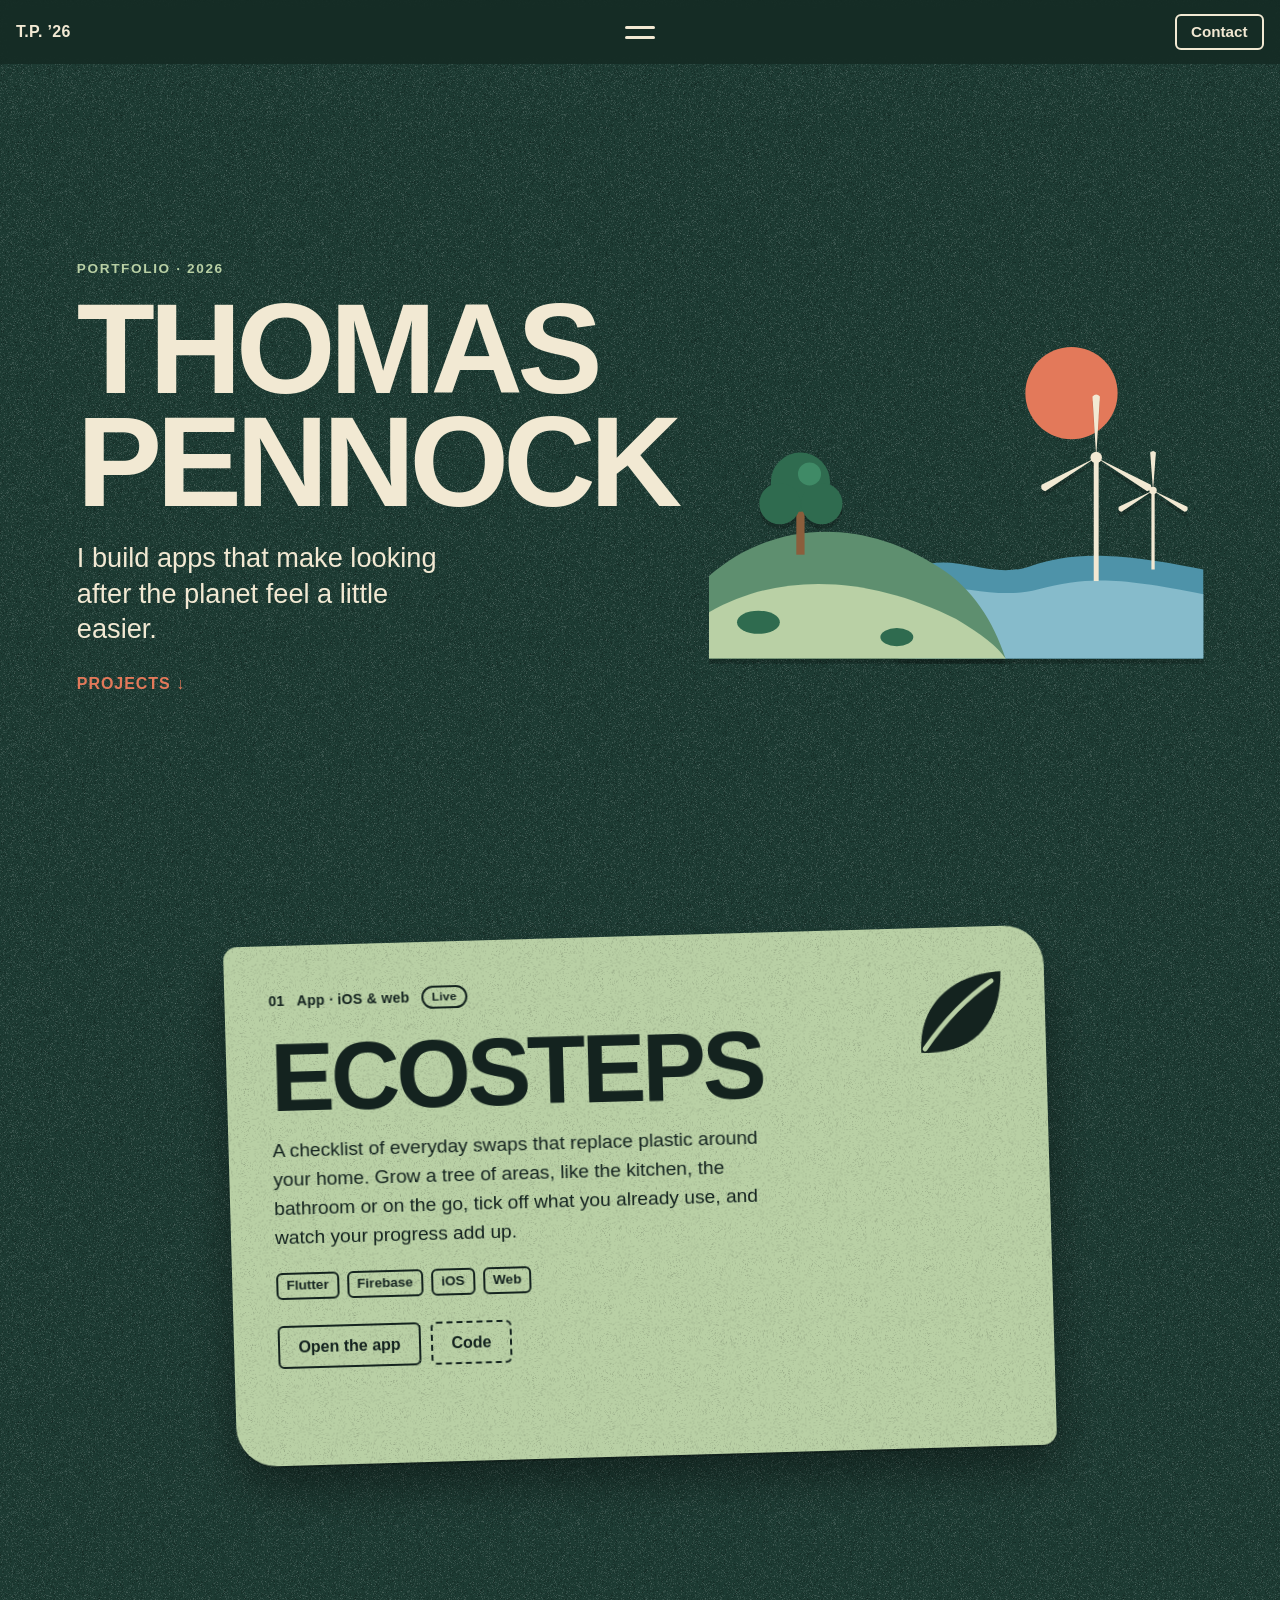
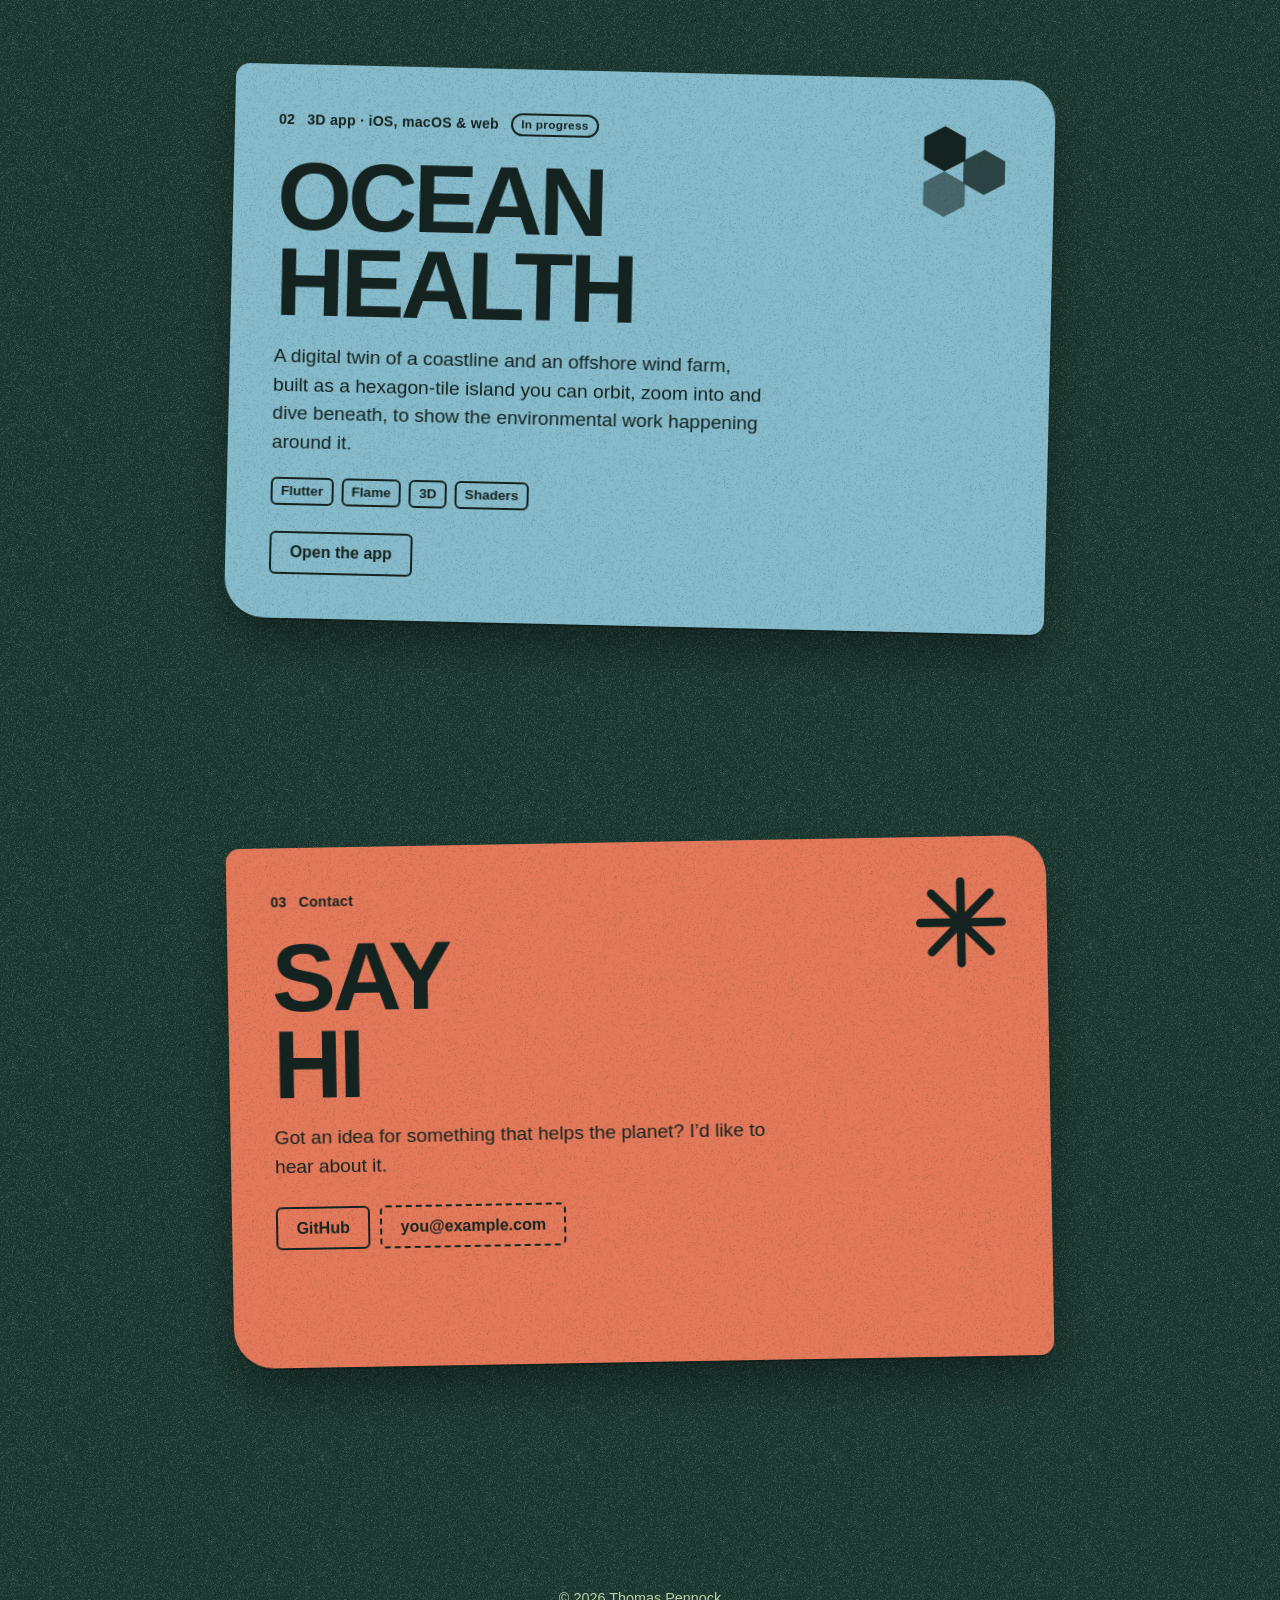
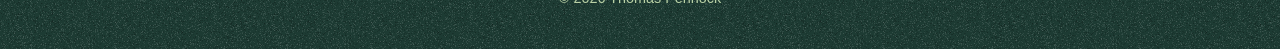
==== index.html @ 6eae5817 "Add the portfolio page A single static page: hero, project cards for EcoSteps and Ocean Health, and " ====
<!doctype html>
<html lang="en">
<head>
  <meta charset="utf-8">
  <meta name="viewport" content="width=device-width, initial-scale=1">
  <title>Thomas Pennock — apps for a healthier planet</title>
  <meta name="description" content="Thomas Pennock builds apps for a healthier planet. Selected projects: EcoSteps and Ocean Health.">
  <meta name="theme-color" content="#142A24">
  <link rel="stylesheet" href="style.css">
  <!--
    Placeholders to replace before publishing:
      - the email address in the "Say hi" card (search for TODO)
      - the one-line intro and the project texts, which are first drafts
  -->
</head>
<body>

<header class="bar">
  <a class="bar__brand" href="#top">T.P. ’26</a>
  <button class="bar__menu" type="button" aria-label="Menu" aria-expanded="false" aria-controls="menu">
    <span></span><span></span>
  </button>
  <a class="btn btn--bar" href="#say-hi">Contact</a>
</header>

<nav id="menu" class="menu" hidden aria-label="Main">
  <a href="#top">Top</a>
  <a href="#projects">Projects</a>
  <a href="#say-hi">Say hi</a>
</nav>

<main id="top">

  <section class="hero">
    <div class="hero__text">
      <p class="hero__kicker">Portfolio · 2026</p>
      <h1 class="hero__title">Thomas<br>Pennock</h1>
      <p class="hero__lede">I build apps that make looking after the planet feel a little easier.</p>
      <a class="hero__cue" href="#projects">Projects <span aria-hidden="true">↓</span></a>
    </div>

    <!-- Land on the left (EcoSteps), sea on the right (Ocean Health). -->
    <svg class="hero__art" viewBox="0 0 600 440" role="img" aria-label="Paper-cut landscape: a tree on a green hill beside a sea with wind turbines">
      <circle class="sun" cx="440" cy="118" r="56" fill="#E3795A"/>

      <g class="paper">
        <path d="M250 330 C300 310 340 345 390 328 S490 310 600 332 V440 H250 Z" fill="#4E93A9"/>

        <g class="turbine turbine--far">
          <rect x="537" y="236" width="4" height="96" fill="#F2E9D3"/>
          <g class="blades" style="transform-origin:539px 236px">
            <path d="M539 236 L535.5 190 Q539 186 542.5 190 Z" fill="#F2E9D3"/>
            <path d="M539 236 L535.5 190 Q539 186 542.5 190 Z" fill="#F2E9D3" transform="rotate(120 539 236)"/>
            <path d="M539 236 L535.5 190 Q539 186 542.5 190 Z" fill="#F2E9D3" transform="rotate(240 539 236)"/>
          </g>
          <circle cx="539" cy="236" r="4.5" fill="#F2E9D3"/>
        </g>

        <path d="M230 360 C290 340 340 372 400 356 S500 342 600 362 V440 H230 Z" fill="#86BBCB"/>

        <g class="turbine">
          <rect x="467" y="196" width="6" height="150" fill="#F2E9D3"/>
          <g class="blades" style="transform-origin:470px 196px">
            <path d="M470 196 L465.5 122 Q470 117 474.5 122 Z" fill="#F2E9D3"/>
            <path d="M470 196 L465.5 122 Q470 117 474.5 122 Z" fill="#F2E9D3" transform="rotate(120 470 196)"/>
            <path d="M470 196 L465.5 122 Q470 117 474.5 122 Z" fill="#F2E9D3" transform="rotate(240 470 196)"/>
          </g>
          <circle cx="470" cy="196" r="7" fill="#F2E9D3"/>
        </g>
      </g>

      <g class="paper">
        <path d="M0 340 C80 270 190 270 280 330 C320 355 345 395 360 440 H0 Z" fill="#5E8F6F"/>

        <g class="tree" style="transform-origin:111px 310px">
          <rect x="106" y="250" width="10" height="64" fill="#8B5E3C"/>
          <circle cx="111" cy="226" r="36" fill="#2F6B4F"/>
          <circle cx="86" cy="252" r="25" fill="#2F6B4F"/>
          <circle cx="137" cy="252" r="25" fill="#2F6B4F"/>
          <circle cx="122" cy="216" r="14" fill="#3F8A66"/>
        </g>

        <path d="M0 384 C90 332 200 342 300 392 C330 410 350 425 360 440 H0 Z" fill="#B9D0A5"/>
        <ellipse cx="60" cy="396" rx="26" ry="14" fill="#2F6B4F"/>
        <ellipse cx="228" cy="414" rx="20" ry="11" fill="#2F6B4F"/>
      </g>
    </svg>
  </section>

  <section id="projects" class="stack" aria-label="Projects">

    <article class="card card--sage" style="--tilt:-1.6deg; --i:0">
      <svg class="card__art" viewBox="0 0 110 110" aria-hidden="true">
        <path d="M14 96 C12 44 50 14 100 12 C100 66 70 100 14 96 Z" fill="#14231F"/>
        <path d="M18 92 C40 62 62 40 90 22" fill="none" stroke="#B9D0A5" stroke-width="5" stroke-linecap="round"/>
      </svg>
      <div class="card__meta">
        <span>01</span><span>App · iOS &amp; web</span><span class="pill">Live</span>
      </div>
      <h2 class="card__title">EcoSteps</h2>
      <p class="card__text">A checklist of everyday swaps that replace plastic around your home. Grow a tree of areas, like the kitchen, the bathroom or on the go, tick off what you already use, and watch your progress add up.</p>
      <ul class="tags"><li>Flutter</li><li>Firebase</li><li>iOS</li><li>Web</li></ul>
      <div class="card__actions">
        <a class="btn" href="https://ecosteps.web.app" target="_blank" rel="noopener">Open the app</a>
        <a class="btn btn--ghost" href="https://github.com/pennockthomas/Flutter" target="_blank" rel="noopener">Code</a>
      </div>
    </article>

    <article class="card card--sea" style="--tilt:1.3deg; --i:1">
      <svg class="card__art" viewBox="0 0 110 110" aria-hidden="true">
        <g fill="#14231F">
          <path d="M30 14 L52 26 V50 L30 62 L8 50 V26 Z"/>
          <path d="M72 38 L94 50 V74 L72 86 L50 74 V50 Z" opacity=".78"/>
          <path d="M30 62 L52 74 V98 L30 110 L8 98 V74 Z" opacity=".55"/>
        </g>
      </svg>
      <div class="card__meta">
        <span>02</span><span>3D app · iOS, macOS &amp; web</span><span class="pill">In progress</span>
      </div>
      <h2 class="card__title">Ocean<br>Health</h2>
      <p class="card__text">A digital twin of a coastline and an offshore wind farm, built as a hexagon-tile island you can orbit, zoom into and dive beneath, to show the environmental work happening around it.</p>
      <ul class="tags"><li>Flutter</li><li>Flame</li><li>3D</li><li>Shaders</li></ul>
      <div class="card__actions">
        <a class="btn" href="https://ocean-health-vo.web.app" target="_blank" rel="noopener">Open the app</a>
      </div>
    </article>

    <article id="say-hi" class="card card--coral" style="--tilt:-1deg; --i:2">
      <svg class="card__art" viewBox="0 0 110 110" aria-hidden="true">
        <g stroke="#14231F" stroke-width="9" stroke-linecap="round">
          <path d="M55 12 V98"/><path d="M12 55 H98"/><path d="M24 24 L86 86"/><path d="M86 24 L24 86"/>
        </g>
      </svg>
      <div class="card__meta"><span>03</span><span>Contact</span></div>
      <h2 class="card__title">Say<br>hi</h2>
      <p class="card__text">Got an idea for something that helps the planet? I’d like to hear about it.</p>
      <div class="card__actions">
        <a class="btn" href="https://github.com/pennockthomas" target="_blank" rel="noopener">GitHub</a>
        <!-- TODO: replace with your real email address -->
        <a class="btn btn--ghost" href="mailto:you@example.com">you@example.com</a>
      </div>
    </article>

  </section>
</main>

<footer class="foot">
  <p>© 2026 Thomas Pennock</p>
</footer>

<script src="script.js"></script>
</body>
</html>
---- style.css ----
/* Palette: deep pine page, with sage / sea / coral paper cards and dark ink. */
:root {
  --pine: #1d3b33;
  --pine-deep: #142a24;
  --cream: #f2e9d3;
  --sand: #ebddb9;
  --coral: #e3795a;
  --sea: #86bbcb;
  --sage: #b9d0a5;
  --ink: #14231f;

  /* System Helvetica: no font download, no licence, no third-party requests. */
  --font: "Helvetica Neue", Helvetica, Arial, "Liberation Sans", sans-serif;
  --bar: 64px;
}

*, *::before, *::after { box-sizing: border-box; }
* { margin: 0; }

html {
  scroll-behavior: smooth;
  scroll-padding-top: calc(var(--bar) + 12px);
  background: var(--pine);
}

body {
  font-family: var(--font);
  line-height: 1.5;
  color: var(--cream);
  background: var(--pine) url("assets/grain.png");
  -webkit-font-smoothing: antialiased;
  overflow-x: hidden;
}
body.menu-open { overflow: hidden; }

a { color: inherit; }
:focus-visible { outline: 3px solid var(--coral); outline-offset: 3px; }

/* ---------- Buttons: outlined, small radius ---------- */
.btn {
  display: inline-block;
  border: 2px solid currentColor;
  border-radius: 6px;
  padding: 0.62em 1.15em;
  font: inherit;
  font-weight: 600;
  line-height: 1.2;
  color: inherit;
  text-decoration: none;
  background: transparent;
  cursor: pointer;
  transition: background 0.2s, color 0.2s;
}
.btn:hover { background: var(--ink); color: var(--cream); }
.btn--ghost { border-style: dashed; }
.btn--bar { padding: 0.45em 0.95em; font-size: 0.95rem; }
.btn--bar:hover { background: var(--cream); color: var(--pine-deep); }

/* ---------- Top bar ---------- */
.bar {
  position: fixed;
  inset: 0 0 auto 0;
  z-index: 50;
  height: var(--bar);
  padding: 0 16px;
  display: grid;
  grid-template-columns: 1fr auto 1fr;
  align-items: center;
  background: rgb(20 42 36 / 0.86);
  backdrop-filter: blur(8px);
  -webkit-backdrop-filter: blur(8px);
}
.bar__brand {
  justify-self: start;
  text-decoration: none;
  font-weight: 700;
  letter-spacing: 0.02em;
}
.bar .btn { justify-self: end; }

.bar__menu {
  width: 44px;
  height: 44px;
  display: grid;
  place-content: center;
  gap: 7px;
  padding: 0;
  border: 0;
  background: none;
  color: inherit;
  cursor: pointer;
}
.bar__menu span {
  display: block;
  width: 30px;
  height: 3px;
  background: currentColor;
  border-radius: 2px;
  transition: transform 0.25s;
}
.bar__menu[aria-expanded="true"] span:first-child { transform: translateY(5px) rotate(20deg); }
.bar__menu[aria-expanded="true"] span:last-child { transform: translateY(-5px) rotate(-20deg); }

.menu {
  position: fixed;
  inset: 0;
  z-index: 40;
  display: grid;
  align-content: center;
  gap: 1rem;
  padding: var(--bar) 24px 0;
  background: var(--pine-deep) url("assets/grain.png");
}
.menu[hidden] { display: none; }
.menu a {
  font-size: clamp(3rem, 14vw, 6rem);
  font-weight: 700;
  line-height: 0.95;
  letter-spacing: -0.04em;
  text-transform: uppercase;
  text-decoration: none;
}
.menu a:hover { color: var(--coral); }

/* ---------- Hero ---------- */
.hero {
  min-height: 100svh;
  padding: calc(var(--bar) + 6vh) 20px 7vh;
  display: grid;
  align-content: center;
  gap: 28px;
}
.hero__kicker {
  margin-bottom: 14px;
  font-size: 0.85rem;
  font-weight: 700;
  letter-spacing: 0.12em;
  text-transform: uppercase;
  color: var(--sage);
}
.hero__title {
  font-size: clamp(3.4rem, 18vw, 8rem);
  font-weight: 700;
  line-height: 0.88;
  letter-spacing: -0.045em;
  text-transform: uppercase;
}
.hero__lede {
  margin-top: 22px;
  max-width: 26ch;
  font-size: clamp(1.15rem, 3.6vw, 1.7rem);
  line-height: 1.3;
}
.hero__cue {
  display: inline-block;
  margin-top: 26px;
  font-weight: 700;
  letter-spacing: 0.06em;
  text-transform: uppercase;
  text-decoration: none;
  color: var(--coral);
}
.hero__cue:hover { text-decoration: underline; }
.hero__art { width: min(100%, 620px); height: auto; justify-self: center; overflow: visible; }

@media (min-width: 900px) {
  .hero {
    grid-template-columns: minmax(0, 1.1fr) minmax(0, 0.9fr);
    align-items: center;
    padding-inline: 6vw;
  }
}

/* Paper-cut look: each layer gets a hard offset shadow. */
.hero__art .paper { filter: drop-shadow(0 6px 0 rgb(0 0 0 / 0.2)); }
.hero__art .blades { animation: spin 16s linear infinite; }
.hero__art .turbine--far .blades { animation-duration: 22s; }
.hero__art .tree { animation: sway 6s ease-in-out infinite; }
.hero__art .sun { animation: bob 9s ease-in-out infinite; transform-origin: 440px 118px; }
@keyframes spin { to { transform: rotate(360deg); } }
@keyframes sway { 0%, 100% { transform: rotate(-1.6deg); } 50% { transform: rotate(1.6deg); } }
@keyframes bob { 0%, 100% { transform: translateY(0); } 50% { transform: translateY(-6px); } }

/* ---------- Project cards: a tilted deck that stacks as you scroll ---------- */
.stack { padding: 4vh 16px 22vh; }

.card {
  --bg: var(--sand);
  position: sticky;
  top: calc(var(--bar) + 16px + var(--i) * 22px);
  width: min(100%, 820px);
  min-height: min(62vh, 520px);
  margin: 0 auto 24vh;
  padding: clamp(22px, 5vw, 44px);
  color: var(--ink);
  background: var(--bg);
  border-radius: 14px 40px 14px 40px;
  transform: rotate(var(--tilt));
  box-shadow: 0 2px 0 rgb(0 0 0 / 0.2), 0 24px 46px rgb(0 0 0 / 0.38);
  isolation: isolate;
}
.card:last-child { margin-bottom: 0; }
.card--sage { --bg: var(--sage); }
.card--sea { --bg: var(--sea); }
.card--coral { --bg: var(--coral); }

/* Paper grain over the card, below its content. */
.card::after {
  content: "";
  position: absolute;
  inset: 0;
  border-radius: inherit;
  background: url("assets/grain.png");
  mix-blend-mode: multiply;
  opacity: 0.6;
  pointer-events: none;
  z-index: 0;
}
.card > * { position: relative; z-index: 1; }
.card .btn:hover { background: var(--ink); color: var(--bg); }
.card :focus-visible { outline-color: var(--ink); }

.card__art {
  position: absolute !important;
  top: clamp(18px, 4vw, 34px);
  right: clamp(18px, 4vw, 34px);
  width: clamp(54px, 14vw, 104px);
  height: auto;
  pointer-events: none;
}

.card__meta {
  display: flex;
  flex-wrap: wrap;
  align-items: center;
  gap: 6px 12px;
  padding-right: clamp(66px, 18vw, 130px);
  font-size: 0.88rem;
  font-weight: 700;
  letter-spacing: 0.02em;
}
.pill {
  border: 2px solid currentColor;
  border-radius: 999px;
  padding: 0.05em 0.7em;
  font-size: 0.74rem;
}

.card__title {
  margin: 22px 0 16px;
  font-size: clamp(2.7rem, 11vw, 6rem);
  font-weight: 700;
  line-height: 0.9;
  letter-spacing: -0.04em;
  text-transform: uppercase;
}
.card__text { max-width: 46ch; font-size: clamp(1rem, 2.6vw, 1.2rem); }

.tags {
  display: flex;
  flex-wrap: wrap;
  gap: 8px;
  margin: 20px 0 0;
  padding: 0;
  list-style: none;
}
.tags li {
  border: 2px solid currentColor;
  border-radius: 6px;
  padding: 0.12em 0.6em;
  font-size: 0.85rem;
  font-weight: 600;
}
.card__actions { display: flex; flex-wrap: wrap; gap: 10px; margin-top: 26px; }

/* ---------- Footer ---------- */
.foot { padding: 28px 20px 40px; text-align: center; font-size: 0.9rem; color: var(--sage); }

/* ---------- Motion ---------- */
@media (prefers-reduced-motion: reduce) {
  html { scroll-behavior: auto; }
  .hero__art .blades, .hero__art .tree, .hero__art .sun { animation: none; }
  .btn, .bar__menu span { transition: none; }
}
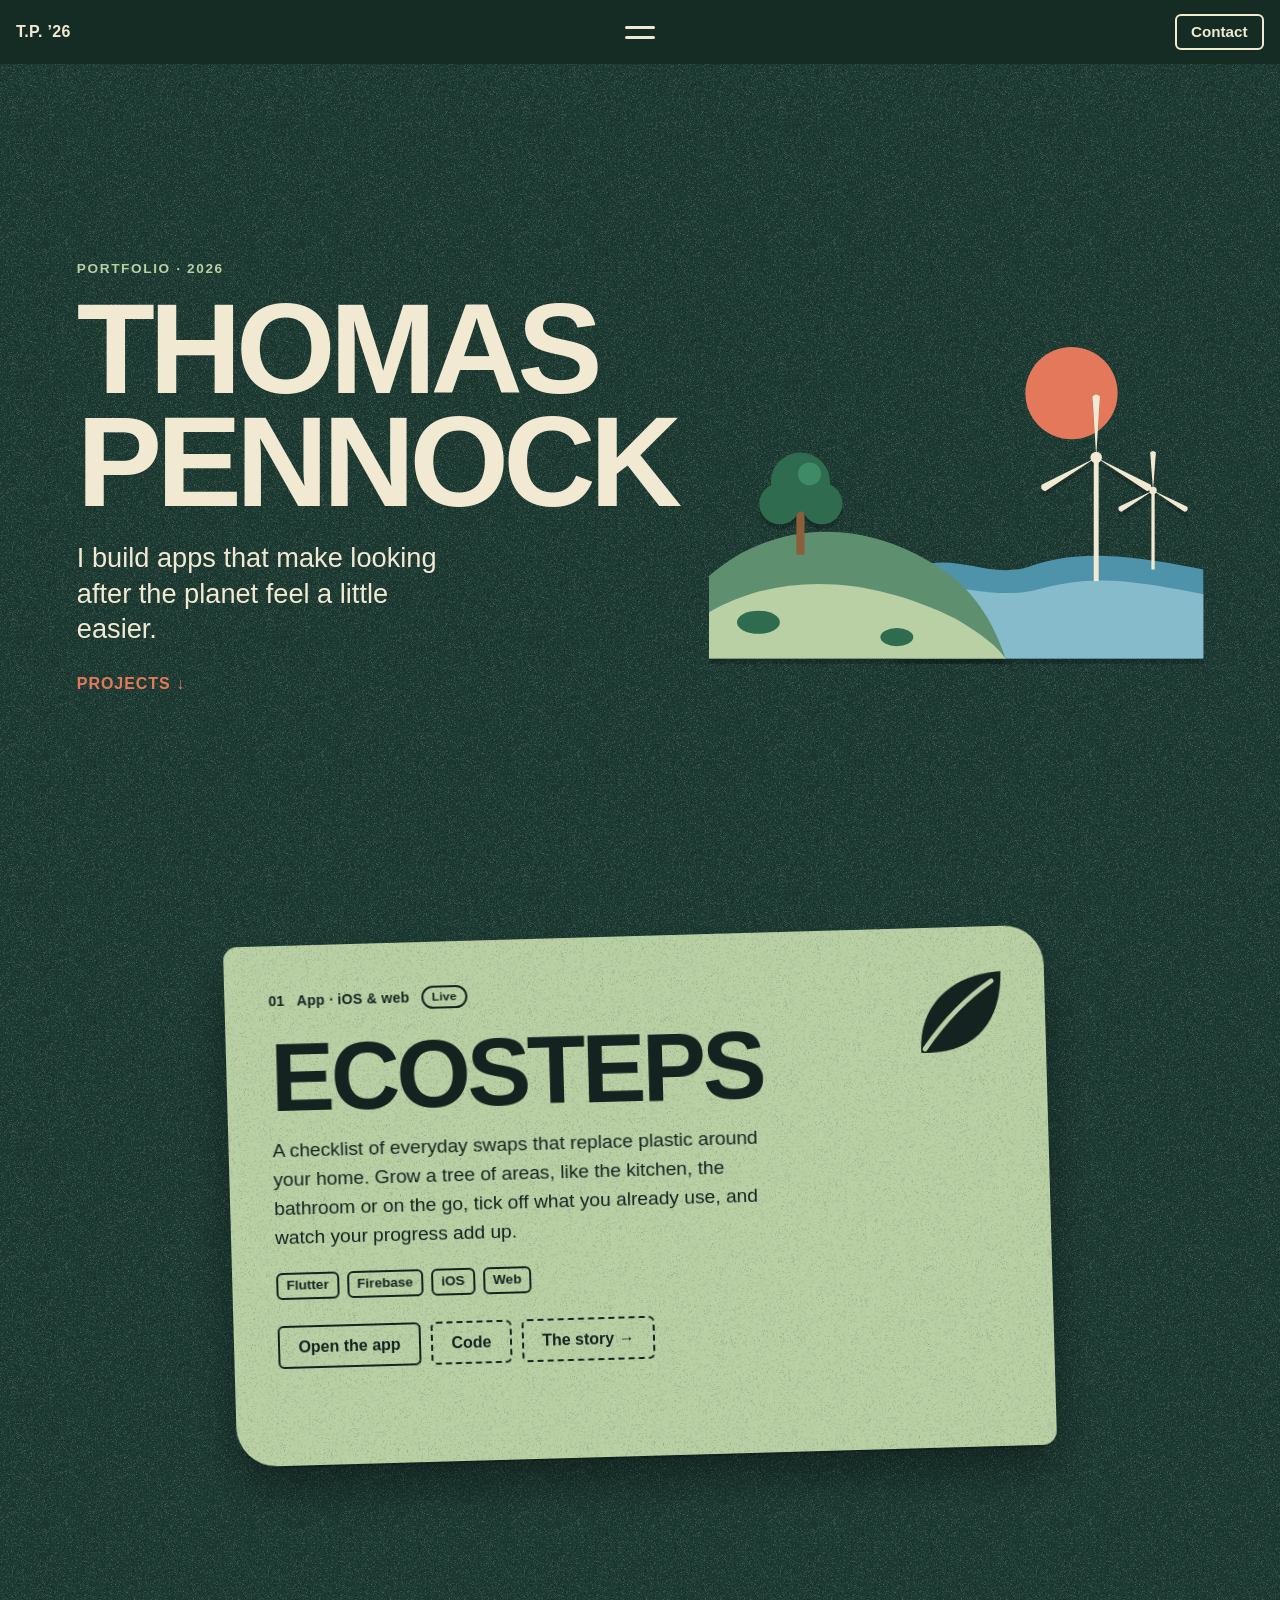
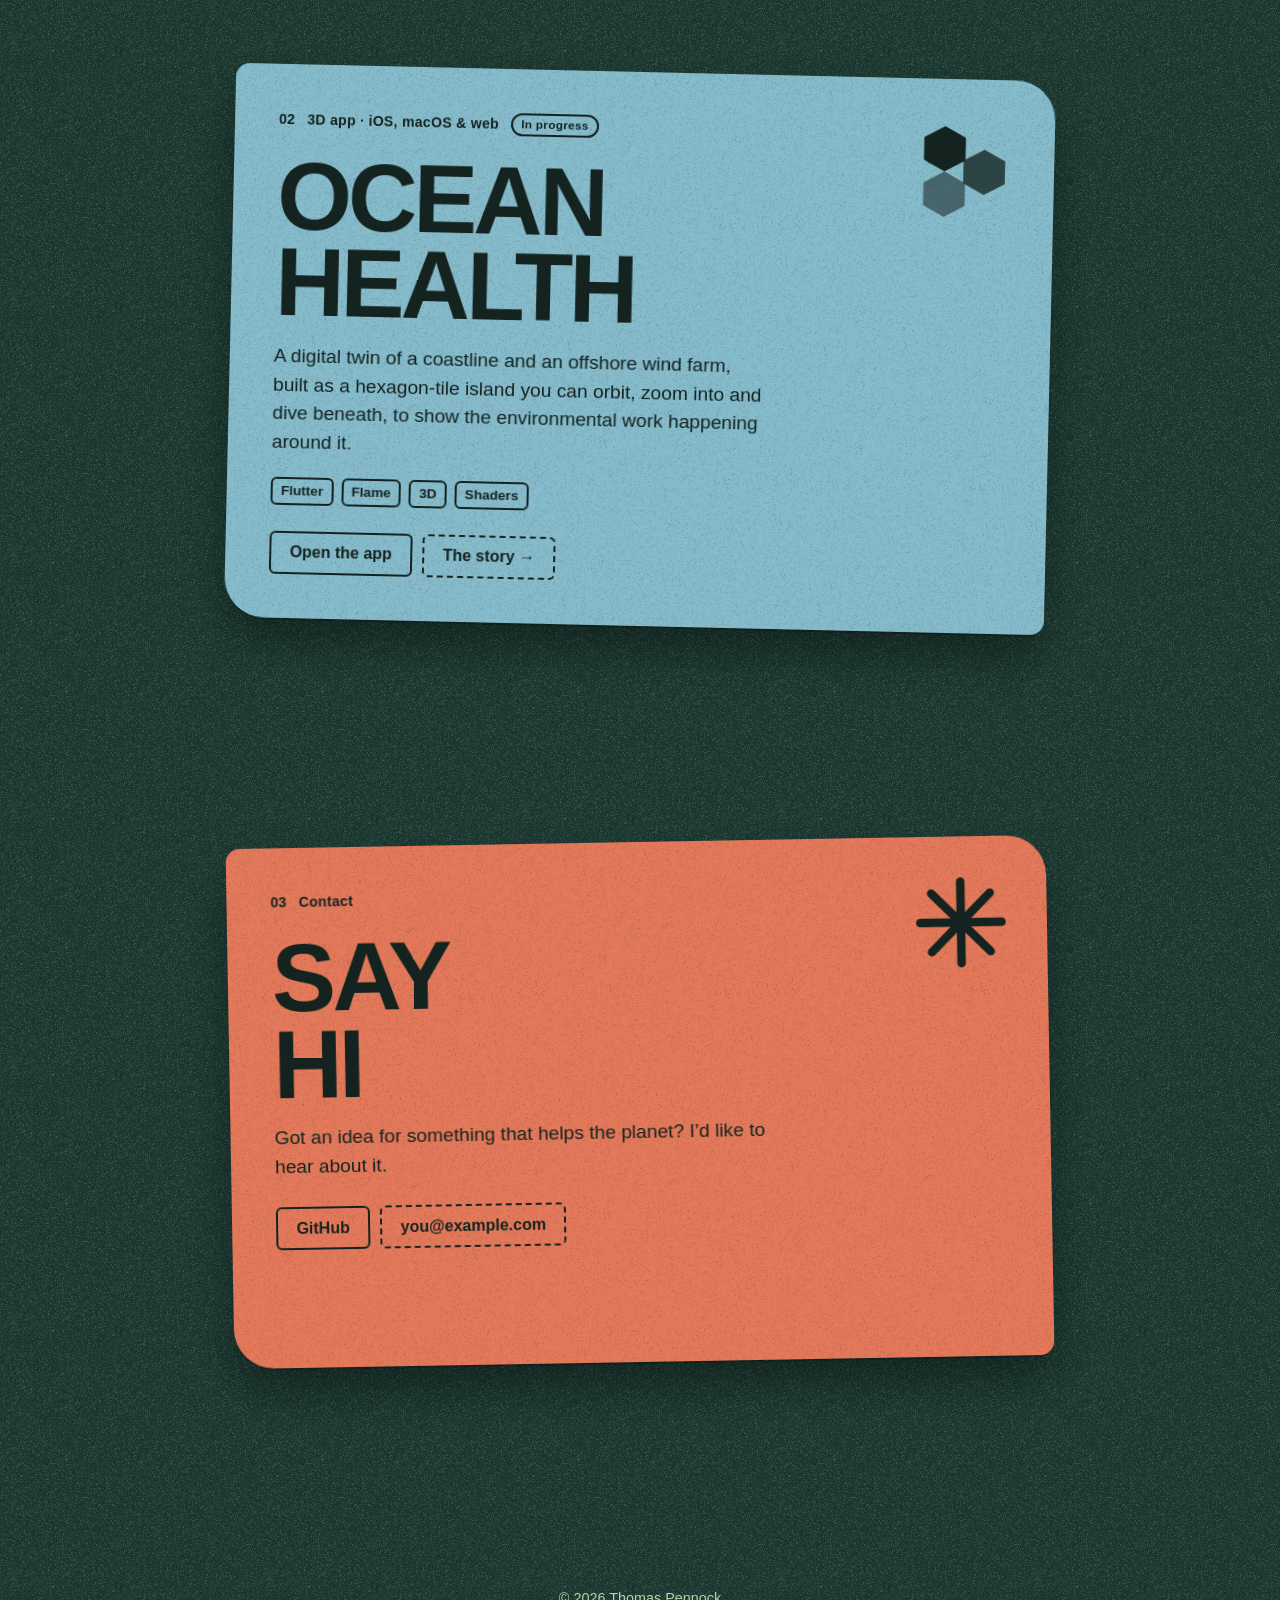
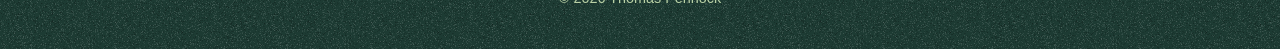
==== commit e9f72e60: "Add in-depth pages for EcoSteps and Ocean Health Intro-style step cards (icon medallion, caps title," ====
--- a/index.html
+++ b/index.html
@@ -97,12 +97,13 @@
       <div class="card__meta">
         <span>01</span><span>App · iOS &amp; web</span><span class="pill">Live</span>
       </div>
-      <h2 class="card__title">EcoSteps</h2>
+      <h2 class="card__title"><a href="ecosteps.html" style="text-decoration:none">EcoSteps</a></h2>
       <p class="card__text">A checklist of everyday swaps that replace plastic around your home. Grow a tree of areas, like the kitchen, the bathroom or on the go, tick off what you already use, and watch your progress add up.</p>
       <ul class="tags"><li>Flutter</li><li>Firebase</li><li>iOS</li><li>Web</li></ul>
       <div class="card__actions">
         <a class="btn" href="https://ecosteps.web.app" target="_blank" rel="noopener">Open the app</a>
         <a class="btn btn--ghost" href="https://github.com/pennockthomas/Flutter" target="_blank" rel="noopener">Code</a>
+        <a class="btn btn--ghost" href="ecosteps.html">The story →</a>
       </div>
     </article>
 
@@ -122,6 +123,7 @@
       <ul class="tags"><li>Flutter</li><li>Flame</li><li>3D</li><li>Shaders</li></ul>
       <div class="card__actions">
         <a class="btn" href="https://ocean-health-vo.web.app" target="_blank" rel="noopener">Open the app</a>
+        <a class="btn btn--ghost" href="ocean-health.html">The story →</a>
       </div>
     </article>
 
--- a/style.css
+++ b/style.css
@@ -282,3 +282,168 @@
   .hero__art .blades, .hero__art .tree, .hero__art .sun { animation: none; }
   .btn, .bar__menu span { transition: none; }
 }
+
+/* ---------- Project pages: intro-style steps ---------- */
+.proj-hero {
+  padding: calc(var(--bar) + 8vh) 20px 6vh;
+  max-width: 980px;
+  margin: 0 auto;
+}
+.proj-hero__kicker {
+  display: flex;
+  flex-wrap: wrap;
+  align-items: center;
+  gap: 8px 14px;
+  margin-bottom: 18px;
+  font-size: 0.85rem;
+  font-weight: 700;
+  letter-spacing: 0.12em;
+  text-transform: uppercase;
+  color: var(--accent, var(--sage));
+}
+.proj-hero__kicker .pill { letter-spacing: 0.04em; }
+.proj-hero__title {
+  font-size: clamp(3.4rem, 17vw, 9rem);
+  font-weight: 700;
+  line-height: 0.88;
+  letter-spacing: -0.045em;
+  text-transform: uppercase;
+}
+.proj-hero__lede {
+  margin-top: 24px;
+  max-width: 30ch;
+  font-size: clamp(1.2rem, 3.8vw, 1.9rem);
+  line-height: 1.28;
+}
+.proj-hero .tags { margin-top: 26px; }
+.proj-hero .card__actions { margin-top: 28px; }
+.proj-hero .btn:hover { background: var(--cream); color: var(--pine-deep); }
+
+.facts {
+  display: grid;
+  grid-template-columns: repeat(auto-fit, minmax(130px, 1fr));
+  gap: 12px;
+  max-width: 980px;
+  margin: 0 auto;
+  padding: 0 20px 8vh;
+}
+.fact {
+  padding: 16px 16px 14px;
+  border: 2px dashed rgb(242 233 211 / 0.35);
+  border-radius: 6px;
+}
+.fact b {
+  display: block;
+  font-size: clamp(2rem, 7vw, 3rem);
+  line-height: 1;
+  letter-spacing: -0.04em;
+  color: var(--accent, var(--sage));
+}
+.fact span { font-size: 0.9rem; }
+
+.steps { padding: 2vh 16px 10vh; display: grid; gap: 28px; }
+.step {
+  --bg: var(--sand);
+  position: relative;
+  width: min(100%, 640px);
+  margin: 0 auto;
+  padding: clamp(28px, 6vw, 48px) clamp(22px, 5vw, 44px) clamp(30px, 6vw, 46px);
+  display: grid;
+  justify-items: center;
+  text-align: center;
+  color: var(--ink);
+  background: var(--bg);
+  border-radius: 14px 40px 14px 40px;
+  transform: rotate(var(--tilt, 0deg));
+  box-shadow: 0 2px 0 rgb(0 0 0 / 0.2), 0 24px 46px rgb(0 0 0 / 0.38);
+  isolation: isolate;
+}
+.step::after {
+  content: "";
+  position: absolute;
+  inset: 0;
+  border-radius: inherit;
+  background: url("assets/grain.png");
+  mix-blend-mode: multiply;
+  opacity: 0.6;
+  pointer-events: none;
+  z-index: 0;
+}
+.step > * { position: relative; z-index: 1; }
+.step--sage { --bg: var(--sage); }
+.step--sea { --bg: var(--sea); }
+.step--coral { --bg: var(--coral); }
+
+.step__count {
+  font-size: 0.8rem;
+  font-weight: 700;
+  letter-spacing: 0.14em;
+  text-transform: uppercase;
+}
+.step__medal {
+  display: grid;
+  place-items: center;
+  width: clamp(92px, 24vw, 120px);
+  aspect-ratio: 1;
+  margin: 20px 0 22px;
+  border: 3px solid var(--ink);
+  border-radius: 50%;
+  background: rgb(255 255 255 / 0.28);
+}
+.step__medal svg { width: 52%; height: auto; }
+.step__title {
+  font-size: clamp(1.7rem, 6vw, 2.4rem);
+  font-weight: 700;
+  line-height: 1;
+  letter-spacing: -0.02em;
+  text-transform: uppercase;
+}
+.step__text { margin-top: 14px; max-width: 38ch; font-size: clamp(1rem, 2.6vw, 1.12rem); }
+.step__dots { display: flex; gap: 8px; margin-top: 26px; }
+.step__dots i {
+  width: 9px;
+  height: 9px;
+  border: 2px solid var(--ink);
+  border-radius: 50%;
+}
+.step__dots i.on { background: var(--ink); }
+
+/* Section heading between step groups */
+.chapter {
+  max-width: 640px;
+  margin: 0 auto;
+  padding: 6vh 4px 0;
+}
+.chapter h2 {
+  font-size: clamp(2rem, 8vw, 3.4rem);
+  line-height: 0.95;
+  letter-spacing: -0.04em;
+  text-transform: uppercase;
+}
+.chapter p { margin-top: 10px; max-width: 40ch; color: var(--sage); }
+
+/* Next / previous project */
+.pager {
+  display: grid;
+  gap: 12px;
+  max-width: 980px;
+  margin: 0 auto;
+  padding: 4vh 20px 8vh;
+}
+@media (min-width: 640px) { .pager { grid-template-columns: 1fr 1fr; } }
+.pager a {
+  display: grid;
+  gap: 4px;
+  padding: 18px 20px;
+  border: 2px solid currentColor;
+  border-radius: 6px;
+  text-decoration: none;
+  transition: background 0.2s, color 0.2s;
+}
+.pager a:hover { background: var(--cream); color: var(--pine-deep); }
+.pager small { font-size: 0.75rem; font-weight: 700; letter-spacing: 0.12em; text-transform: uppercase; }
+.pager strong { font-size: clamp(1.5rem, 5vw, 2rem); letter-spacing: -0.03em; text-transform: uppercase; }
+.pager .next { text-align: right; }
+
+body.page-sea { --accent: var(--sea); }
+body.page-sage { --accent: var(--sage); }
